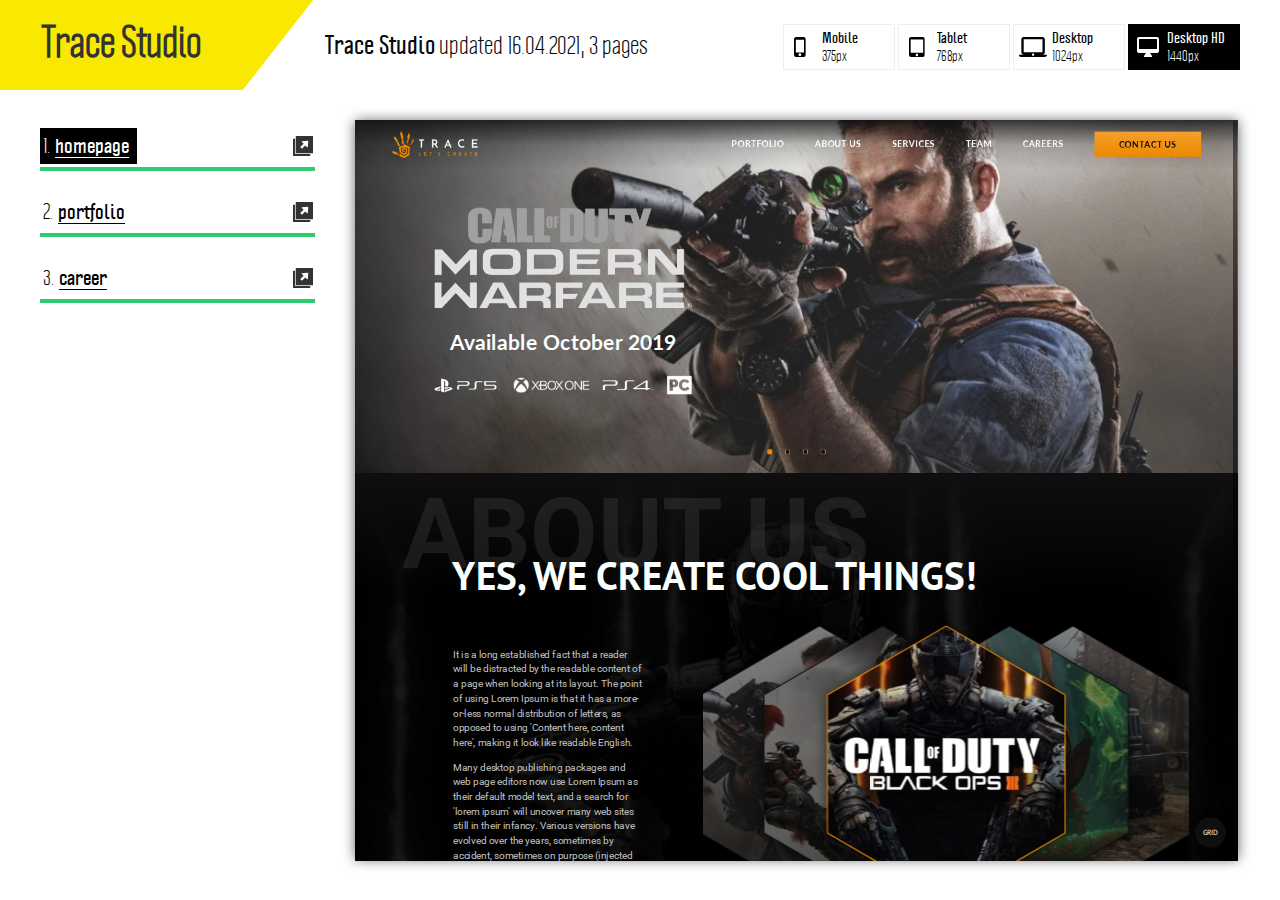
==== index.html @ 275ec94a "initial" ====
<!doctype html>
<html>
<head lang="en">
  <meta charset="UTF-8">
  <meta name="viewport" content="width=device-width, initial-scale=1">
  <title>Trace Studio</title>
  <style>
    *{margin:0;padding: 0;box-sizing: border-box}

    @font-face {
        font-family: 'Politica';
        src: url([data-uri]) format('woff');
        font-weight: normal;
        font-style: normal;

    }


    @font-face {
        font-family: 'PoliticaBold';
        src: url([data-uri]) format('woff');
        font-weight: normal;
        font-style: normal;
    }

    :root{
    	--main-color: #f9e900;
    }
    body {
      color: #333;
      margin: 0;
      padding: 0 40px;
      font-size: 20px;
      line-height: 1.6;
      font-family: 'Politica', serif;
    }
    .icon-logo { width: 3.66em; height: 1em; fill: #221F20; }
    .icon-desktop { width: 1.41em; height: 1em; fill: #000; }
    .icon-link { width: 2em; height: 1em; fill: #000; }
    .icon-mobile { width: 0.59em; height: 1em; fill: #000; }
    .icon-tablet { width: 0.79em; height: 1em; fill: #000; }
    .icon-watch { width: 0.67em; height: 1em; fill: #000; }
    .icon-wide { width: 1.1em; height: 1em; fill: #000; }

    section{
      width: 300px;
      padding: 30px 0;
    }

    .preview{
      position: fixed;
      right: 42px;
      top: 120px;
      left: 355px;
      bottom: 40px;

    }
    iframe{
  		opacity: 1;
  		box-shadow: 0 0 8px rgba(#000,.5);
  		margin: 0 auto;
  		transform-origin: 0 0;
  		box-shadow: 0 0 20px rgba(0,0,0,.6);
    }

    .preview footer{
      position: absolute;
      bottom: -50px;
      right: 0;
      left: 0;
      padding: 0;
    }
    .preview footer a{
    	color: #000;
    }

    .pagelist{
      list-style-type: none;
      padding-top: 100px;
      width: 275px;
    }
    .pagelist li{
      margin-bottom: 25px;
    }
    .pagelist li:last-child{
    	margin-bottom: 0;
    }

    .pagelist__preview{
      display: inline-block;
      box-shadow: none;
      padding: 5px 20px;
      border: 1px solid #000;
      font-size: 13px;
      margin-top: 10px;
      text-transform: uppercase;
      text-shadow: none;
      font-size: 24px;
    }
    .pagelist__title{
      color: #000;
      text-decoration: none;
      padding: 5px 8px 5px 3px;
      position: relative;
    }
    .is-notready .pagelist__title{
      color: #aaaaaa;
      background: #fff;
      pointer-events: none;
    }
    .pagelist__title span{
      margin-right: 5px;
    }
    .pagelist__title em{
      font-style: normal;
      font-weight: normal;
      font-family: 'PoliticaBold',sans-serif;
      position: relative;
      display: inline-block;
    }
    .pagelist__title em:before{
      content: "";
      position: absolute;
      bottom: 4px;
      width: 100%;
      left: 0;
      border-top: 1px solid currentColor;
    }
    .pagelist__title.is-active{
      background: #000;
      color: #fff;
    }
    .pagelist__url{
      float: right;
      width: 24px;
      height: 24px;
      display: inline-block;
      position: relative;
      vertical-align: middle;
      margin-left: 5px;
      margin-top: 4px;
    }
    .pagelist__url:hover .icon{
      fill: #555;
    }
    .is-notready .pagelist__url{
      pointer-events: none;
    }
    .pagelist__url .icon{
      fill: #333;
      font-size: 20px;
      position: absolute;
      top: 50%;
      left: 50%;
      transform: translate(-50%,-50%);
      transition: all .2s ease;
    }
    .is-notready .pagelist__url .icon{
      fill:#aaaaaa;
    }
    .pagelist__progress{
      height: 4px;
      background: #eeeeee;
      margin-top: 5px;
    }
    .pagelist__progress i{
      height: 4px;
      display: block;
      background: #2ECC71;
    }



    header{
      overflow: hidden;
      line-height: 1;
      height: 90px;
      position: fixed;
      top: 0;
      left: 0;
      right: 0;
      z-index: 200;
      background: #fff;
    }
    header h1{
      background: #f9e900;
      background: var(--main-color);
      height: 91px;
      position: relative;
      width: 242px;
      display: inline-block;
      vertical-align: top;
    }
    header h1:before{
      width: 200px;
      height: 200px;
      position: absolute;
      right: 0;
      bottom: 0;
      content: "";
      background: #f9e900;
      background: var(--main-color);
      transform: rotate(38deg);
      transform-origin: 100% 100%;
    }
    header h1 span{
      display: block;
      position: absolute;
      z-index: 2;
      left: 42px;
      top: 22px;
    }
    header h1 .icon{
      font-size: 47px;
    }
    .header__updated{
      font-size: 24px;
      height: 90px;
      line-height: 90px;
      color: #050a0f;
      display: inline-block;
      vertical-align: top;
      margin-left: 80px;
    }
    .header__updated em{
      font-weight: normal;
      font-family: 'PoliticaBold',sans-serif;
      font-style: normal;
    }
    .types{
      position: absolute;
      right: 40px;
      top: 24px;
    }
    .types button,.types button:active{
      height: 46px;
      width: 112px;
      border: 1px solid #eee;
      background: #fff;
      font-size: 14px;
      color: #000;
      text-align: left;
      font-family: 'Politica', serif;
      padding-left: 38px;
      position: relative;
      outline: none;
      cursor: pointer;
      transition: all .25s ease-in-out;
    }
    .types button:hover{
      background: #eee;
    }
    .types strong{
      font-weight: normal;
      font-family: 'PoliticaBold',sans-serif;
    }
    .types .icon{
      position: absolute;
      top: 50%;
      left: 10px;
      transform: translate(0, -50%);
      font-size: 20px;
    }
    .types .icon-desktop{left: 5px;}
    .types .icon-wide{left: 8px;}

    .types button.is-active{
      border-color: #000;
      color: #fff;
      background: #000;
    }
    .types button.is-active .icon{
      color: #fff;
      fill: #fff;
    }
    .types span{
      display: block;
    }
    @media (max-width: 1200px){
      .header__updated{
        position: absolute;
        right: 42px;
        bottom: 0;
        line-height: 1;
        height: auto;
        margin: 0;
        font-size: 14px;
      }
    }
    @media (max-width: 780px){
      body{
        padding: 0;
      }
      .preview iframe,.types{
        display: none;
      }
      .preview{
      	position: static;
      	text-align: center;
      }
      header{
        position: relative;
        height: auto;
        text-align: center;
      }
      header h1{
        display: block;
        width: auto;
        height: auto;
        padding: 20px 0 30px;
      }
      header h1 span{
        position: static;
      }
      header .icon{
        font-size: 30px;
      }
      .header__updated{
        display: block;
        text-align: center;
        font-size: 14px;
        line-height: 1;
        text-align: center;
        padding: 0;
        height: auto;
        margin: 0;
        position: absolute;
        bottom: 10px;
        left: 0;
        right: 0;
      }
      section{
        margin: 0;
        width: auto;
        padding: 0;
      }
      .pagelist{
        margin: 0;
        padding: 20px;
        width: auto;
      }
    }
  </style>
</head>
<body>
  <!-- sprite -->
  <svg style="display:none" xmlns="http://www.w3.org/2000/svg">
   <symbol id="icon-desktop" viewbox="0 0 24 17">
     <title>
       Shape
     </title>
     <path d="M20 15c1.1 0 1.99-.9 1.99-2L22 2c0-1.1-.9-2-2-2H4C2.9 0 2 .9 2 2v11c0 1.1.9 2 2 2H0c0 1.1.9 2 2 2h20c1.1 0 2-.9 2-2h-4zM4 2h16v11H4V2zm8 14c-.55 0-1-.45-1-1s.45-1 1-1 1 .45 1 1-.45 1-1 1z" fill-rule="evenodd"></path>
   </symbol>
   <symbol id="icon-link" viewbox="0 0 24.684 24.684">
     <title>
       Shape
     </title>
      <path d="M2.166,3.406H0.418C0.188,3.406,0,3.594,0,3.826v20.438c0,0.232,0.188,0.42,0.418,0.42h20.439 c0.232,0,0.422-0.188,0.422-0.42v-1.75c0-0.23-0.189-0.418-0.422-0.418H2.586V3.826C2.586,3.594,2.398,3.406,2.166,3.406z"/>
      <path d="M3.406,0.416v20.441c0,0.234,0.188,0.418,0.42,0.418h20.441c0.229,0,0.416-0.184,0.416-0.418V0.416 C24.684,0.182,24.496,0,24.268,0H3.826C3.594,0,3.406,0.182,3.406,0.416z M18.818,6.705l-0.615,6.945 c-0.045,0.506-0.377,0.627-0.736,0.266l-1.662-1.662c-0.18-0.18-0.42-0.418-0.656-0.658l-3.547,3.549 c-0.361,0.361-0.947,0.361-1.307,0l-0.76-0.76c-0.357-0.357-0.357-0.943,0-1.307l3.549-3.545c-0.238-0.238-0.475-0.477-0.658-0.654 l-1.66-1.664c-0.359-0.363-0.24-0.691,0.266-0.736l6.947-0.613C18.482,5.818,18.861,6.195,18.818,6.705z"/>
   </symbol>
   <symbol id="icon-mobile" viewbox="0 0 13 22">
     <title>
       Shape
     </title>
     <path d="M10.5 0h-8A2.5 2.5 0 0 0 0 2.5v17A2.5 2.5 0 0 0 2.5 22h8a2.5 2.5 0 0 0 2.5-2.5v-17A2.5 2.5 0 0 0 10.5 0zm-4 21c-.83 0-1.5-.67-1.5-1.5S5.67 18 6.5 18s1.5.67 1.5 1.5S7.33 21 6.5 21zm4.5-4H2V3h9v14z" fill-rule="evenodd"></path>
   </symbol>
   <symbol id="icon-tablet" viewbox="0 0 19 24">
     <title>
       Shape
     </title>
     <path d="M16.5 0h-14A2.5 2.5 0 0 0 0 2.5v19A2.5 2.5 0 0 0 2.5 24h14a2.5 2.5 0 0 0 2.5-2.5v-19A2.5 2.5 0 0 0 16.5 0zm-7 23c-.83 0-1.5-.67-1.5-1.5S8.67 20 9.5 20s1.5.67 1.5 1.5-.67 1.5-1.5 1.5zm7.5-4H2V3h15v16z" fill-rule="evenodd"></path>
   </symbol>
   <symbol id="icon-watch" viewbox="0 0 16 24">
     <title>
       Shape
     </title>
     <path d="M16 12c0-2.54-1.19-4.81-3.04-6.27L12 0H4l-.95 5.73A7.94 7.94 0 0 0 0 12a7.94 7.94 0 0 0 3.05 6.27L4 24h8l.96-5.73A7.976 7.976 0 0 0 16 12zM2 12c0-3.31 2.69-6 6-6s6 2.69 6 6-2.69 6-6 6-6-2.69-6-6z" fill-rule="evenodd"></path>
   </symbol>
   <symbol id="icon-wide" viewbox="0 0 22 20">
     <title>
       Shape
     </title>
     <path d="M20 0H2C.9 0 0 .9 0 2v12c0 1.1.9 2 2 2h7l-2 3v1h8v-1l-2-3h7c1.1 0 2-.9 2-2V2c0-1.1-.9-2-2-2zm0 12H2V2h18v10z" fill-rule="evenodd"></path>
   </symbol>
   </svg>

  <!-- content -->
  <header class="header">
    <h1>
      <span>Trace Studio</span>
    </h1>
    
    <div class="header__updated"><em>Trace Studio</em> updated 16.04.2021, 3 pages</div>
    <nav class="types">
      <button data-mode="mobile" data-width="375">
        <svg class="icon icon-mobile"><use xlink:href="#icon-mobile"></use></svg>
        <strong>Mobile</strong>
        <span>375px</span>
      </button>
      <button data-mode="ipad" data-width="768">
        <svg class="icon icon-tablet"><use xlink:href="#icon-tablet"></use></svg>
        <strong>Tablet</strong>
        <span>768px</span></button>
      <button data-mode="desktop" data-width="1024">
        <svg class="icon icon-desktop"><use xlink:href="#icon-desktop"></use></svg>
        <strong>Desktop</strong>
        <span>1024px</span></button>
      <button data-mode="wide" class="is-active" data-width="1440">
        <svg class="icon icon-wide"><use xlink:href="#icon-wide"></use></svg>
        <strong>Desktop HD</strong>
        <span>1440px</span>
      </button>
    </nav>
  </header>
  <section>
    <ol class="pagelist">
      
      
          <li >

                <a class="pagelist__title  is-active " target="_blank" href="homepage.html"><span>1.</span><em>homepage</em></a>
                <a href="homepage.html" class="pagelist__url" target="_blank">
                  <svg class="icon icon-link"><use xlink:href="#icon-link"></use></svg>
                </a>

                <div class="pagelist__progress">
                  
                  <i style="width:100%"></i>
                </div>

          </li>
        
          <li >

                <a class="pagelist__title " target="_blank" href="portfolio.html"><span>2.</span><em>portfolio</em></a>
                <a href="portfolio.html" class="pagelist__url" target="_blank">
                  <svg class="icon icon-link"><use xlink:href="#icon-link"></use></svg>
                </a>

                <div class="pagelist__progress">
                  
                  <i style="width:100%"></i>
                </div>

          </li>
        
          <li >

                <a class="pagelist__title " target="_blank" href="career.html"><span>3.</span><em>career</em></a>
                <a href="career.html" class="pagelist__url" target="_blank">
                  <svg class="icon icon-link"><use xlink:href="#icon-link"></use></svg>
                </a>

                <div class="pagelist__progress">
                  
                  <i style="width:100%"></i>
                </div>

          </li>
        
    </ol>
  </section>

  <aside class="preview" id="preview-wrapper">
    <iframe id="preview"  width="1440" height="600" src="homepage.html"  frameborder="0"></iframe>
  </aside>


  <script>
    var navs = document.querySelectorAll('button');
    var body = document.querySelectorAll('body')[0];
    var previewButtons = document.querySelectorAll('.pagelist__title');
    var iframe = document.getElementById('preview');
    var previewWrapper = document.getElementById('preview-wrapper');

    function removeActive(){
      [].forEach.call(previewButtons, function(button) {
        button.classList.remove('is-active');
      });
    }

    function getScrollbarWidth() {
        var outer = document.createElement("div");
        outer.style.visibility = "hidden";
        outer.style.width = "100px";
        outer.style.msOverflowStyle = "scrollbar"; // needed for WinJS apps

        document.body.appendChild(outer);

        var widthNoScroll = outer.offsetWidth;
        // force scrollbars
        outer.style.overflow = "scroll";

        // add innerdiv
        var inner = document.createElement("div");
        inner.style.width = "100%";
        outer.appendChild(inner);

        var widthWithScroll = inner.offsetWidth;

        // remove divs
        outer.parentNode.removeChild(outer);

        return widthNoScroll - widthWithScroll;
    }
    var  scrollbarwidth = getScrollbarWidth();

    [].forEach.call(previewButtons, function(button) {
      button.addEventListener('click', function(event) {

      	if(window.innerWidth < 780){return;}
        event.preventDefault();
        removeActive();
        var el = event.currentTarget;
        el.classList.add('is-active');
        iframe.src = el.href;
      }, false);
    });


    var mode = 'wide';
    [].forEach.call(navs, function(nav) {
      nav.addEventListener('click', function(event) {
          event.preventDefault();
          mode = event.currentTarget.dataset.mode;
          iframe.style.width = parseInt(event.currentTarget.getAttribute('data-width')) + parseInt(scrollbarwidth) + 'px';

          body.setAttribute('data-mode','is-' + mode);


          [].forEach.call(navs, function(nav) {
            nav.classList.remove('is-active');
          })
          event.currentTarget.classList.add('is-active');

          setIframeWidth();
      }, false);

      function setIframeWidth(){
        // getting preview area width
        var pwidth = previewWrapper.offsetWidth;
        var pheight = previewWrapper.offsetHeight;

        // iframe width
        var iwidth = iframe.offsetWidth;
        var iheight = iframe.offsetHeight;

        var scaleV = pheight/iheight;
        var scaleH = pwidth/iwidth;

        if(mode=='mobile'){
          iframe.style.transform = 'scale('+ 1 +')';
          iframe.style.height =  pheight + 'px';


          return;
        }
        if(scaleH>1){scaleH = 1;}
        iframe.style.transform = 'scale('+ scaleH +')';

        iframe.style.height =  pheight/scaleH + 'px';
        // console.log(pheight*(2 - scaleV) + 'px');

        var realheight = iframe.getBoundingClientRect().height;

        if(realheight>pheight){
          iframe.style.transform = 'scale('+ scaleV +')';
        }

      }

      setIframeWidth();
      // resize event
      window.addEventListener("resize", function(){
        setIframeWidth();
      });


    });
  </script>

</body>
</html>
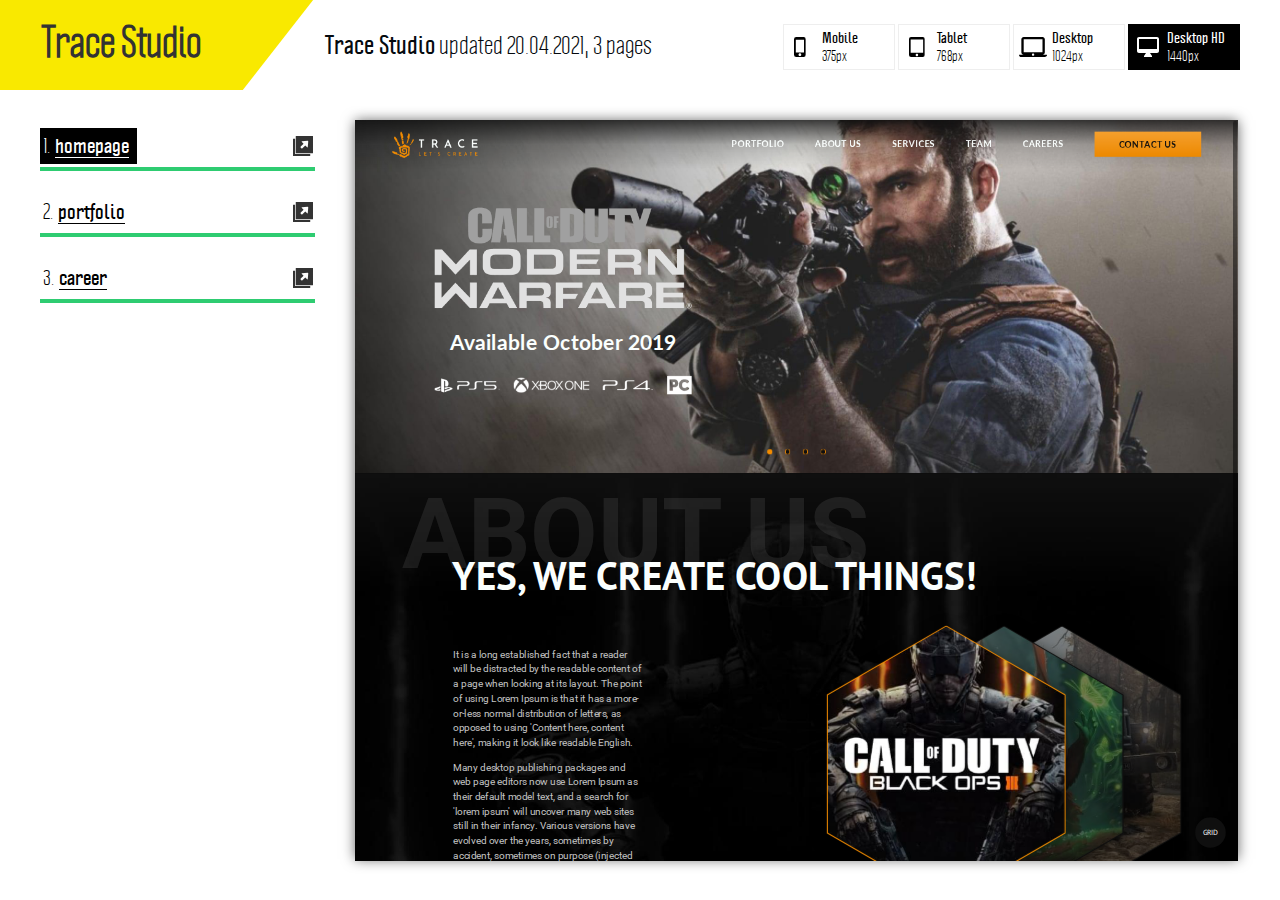
==== commit 4ee150a7: "fixes" ====
--- a/index.html
+++ b/index.html
@@ -390,7 +390,7 @@
       <span>Trace Studio</span>
     </h1>
     
-    <div class="header__updated"><em>Trace Studio</em> updated 16.04.2021, 3 pages</div>
+    <div class="header__updated"><em>Trace Studio</em> updated 20.04.2021, 3 pages</div>
     <nav class="types">
       <button data-mode="mobile" data-width="375">
         <svg class="icon icon-mobile"><use xlink:href="#icon-mobile"></use></svg>
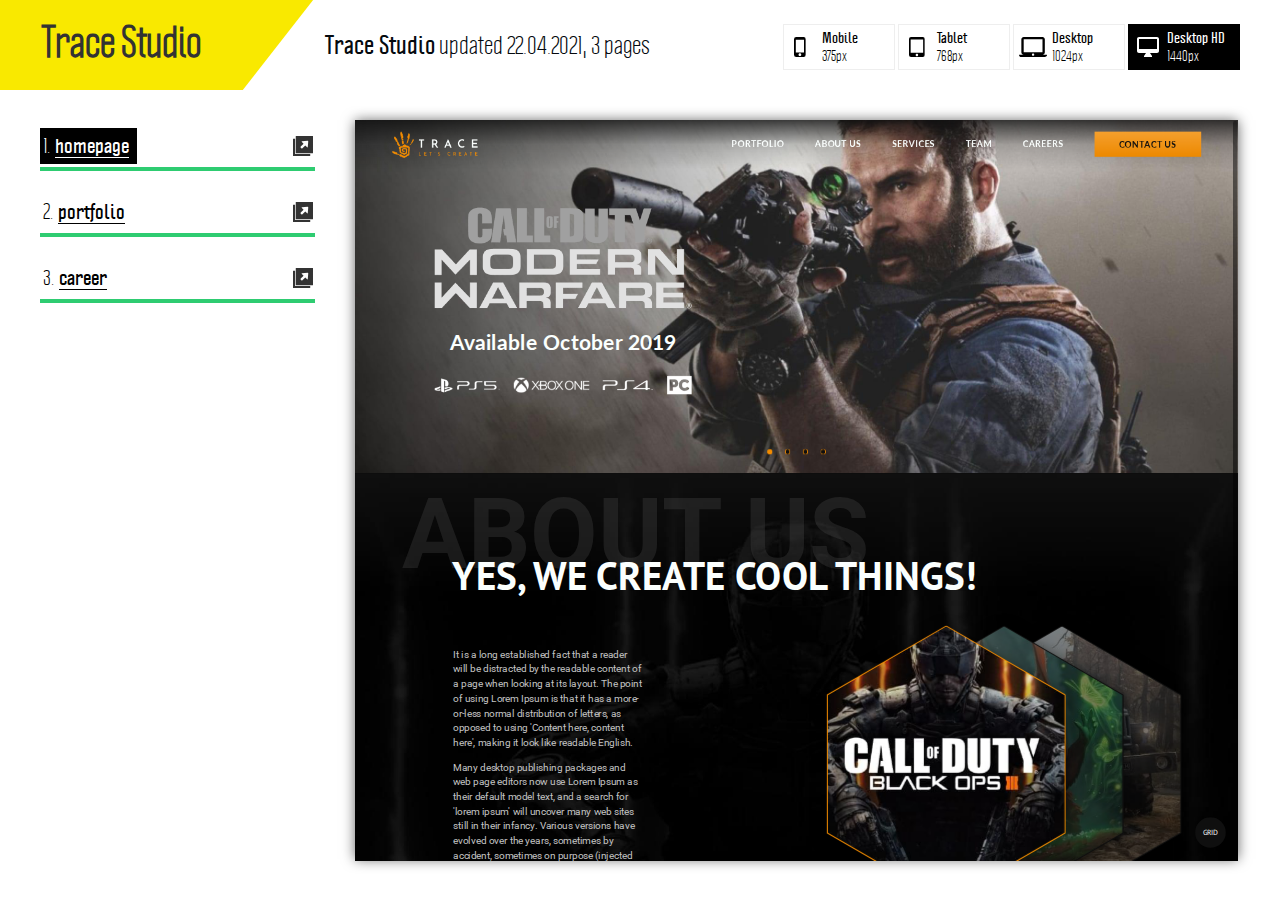
==== commit 9522d2f5: "final" ====
--- a/index.html
+++ b/index.html
@@ -390,7 +390,7 @@
       <span>Trace Studio</span>
     </h1>
     
-    <div class="header__updated"><em>Trace Studio</em> updated 20.04.2021, 3 pages</div>
+    <div class="header__updated"><em>Trace Studio</em> updated 22.04.2021, 3 pages</div>
     <nav class="types">
       <button data-mode="mobile" data-width="375">
         <svg class="icon icon-mobile"><use xlink:href="#icon-mobile"></use></svg>
